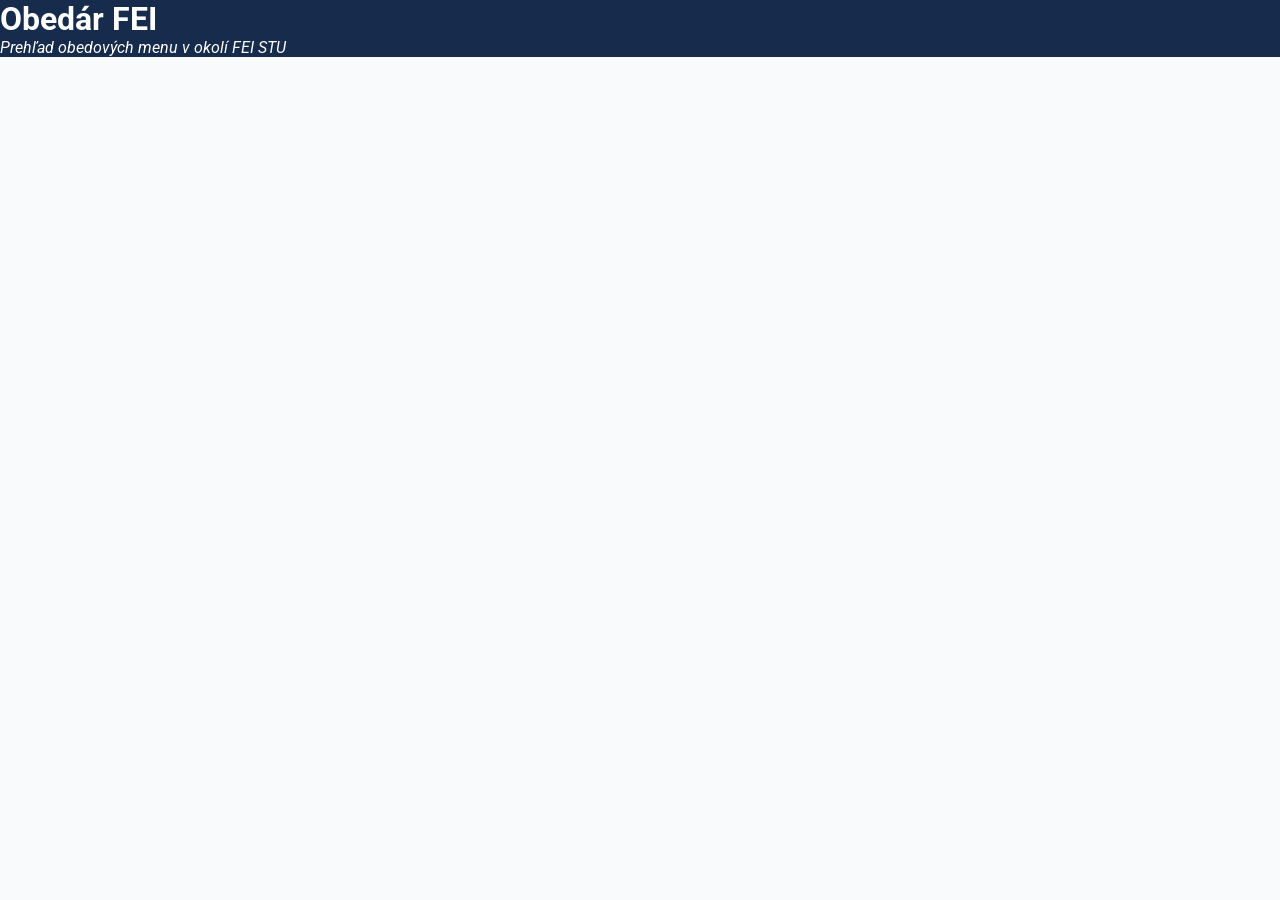
==== Z2_Pogran/index.html @ c72baadd "adding Z2 (in progress)" ====
<!DOCTYPE HTML>
<html lang="sk">

<head>
    <meta charset="UTF-8">
    <meta name="viewport" content="width=device-width, initial-scale=1.0">
    
    <title>Prehľad Obedov</title>

    <link rel="stylesheet" href="css/styles.css">
    <script src="js/script.js" defer></script>
</head>

<body>
    <header>
        <h1>Obedár FEI</h1>
        <p>Prehľad obedových menu v okolí FEI STU</p>
    </header>
</body>

</html>
---- Z2_Pogran/css/styles.css ----
/* VARIABLES */
:root {
    --color-primary: #172B4D;
    --color-background: #F8FAFC;
    --color-surface: #FFFFFF;

    --color-accent: #F59E0B;
    --color-accent-hover: #D97706;

    --color-text: #1E293B;
    --color-text-muted: #64748B;
    --color-border: #E2E8F0;

    --color-error: #DC2626;
    --color-success: #15803D;
}

/* FONTS */
@font-face {
    font-family: "Roboto";
    src: url(../fonts/Roboto-Regular.ttf);
    font-weight: 400;
}

@font-face {
    font-family: "Roboto";
    src: url(../fonts/Roboto-Bold.ttf);
    font-weight: 700;
}

@font-face {
    font-family: "Roboto-italic";
    src: url(../fonts/Roboto-Italic.ttf);
    font-weight: 400;
}

/* UNIVERSAL RESET */
* {
    margin: 0;
    box-sizing: border-box;
}

/* WHOLE PAGE */
body {
    font-family: "Roboto", Arial, Helvetica, sans-serif;
    font-weight: 400;

    background-color: var(--color-background);
    color: var(--color-text);
}

/* HEADER */
header {
    background-color: var(--color-primary);
    color: white;
}

header p {
    font-family: "Roboto-italic";
}
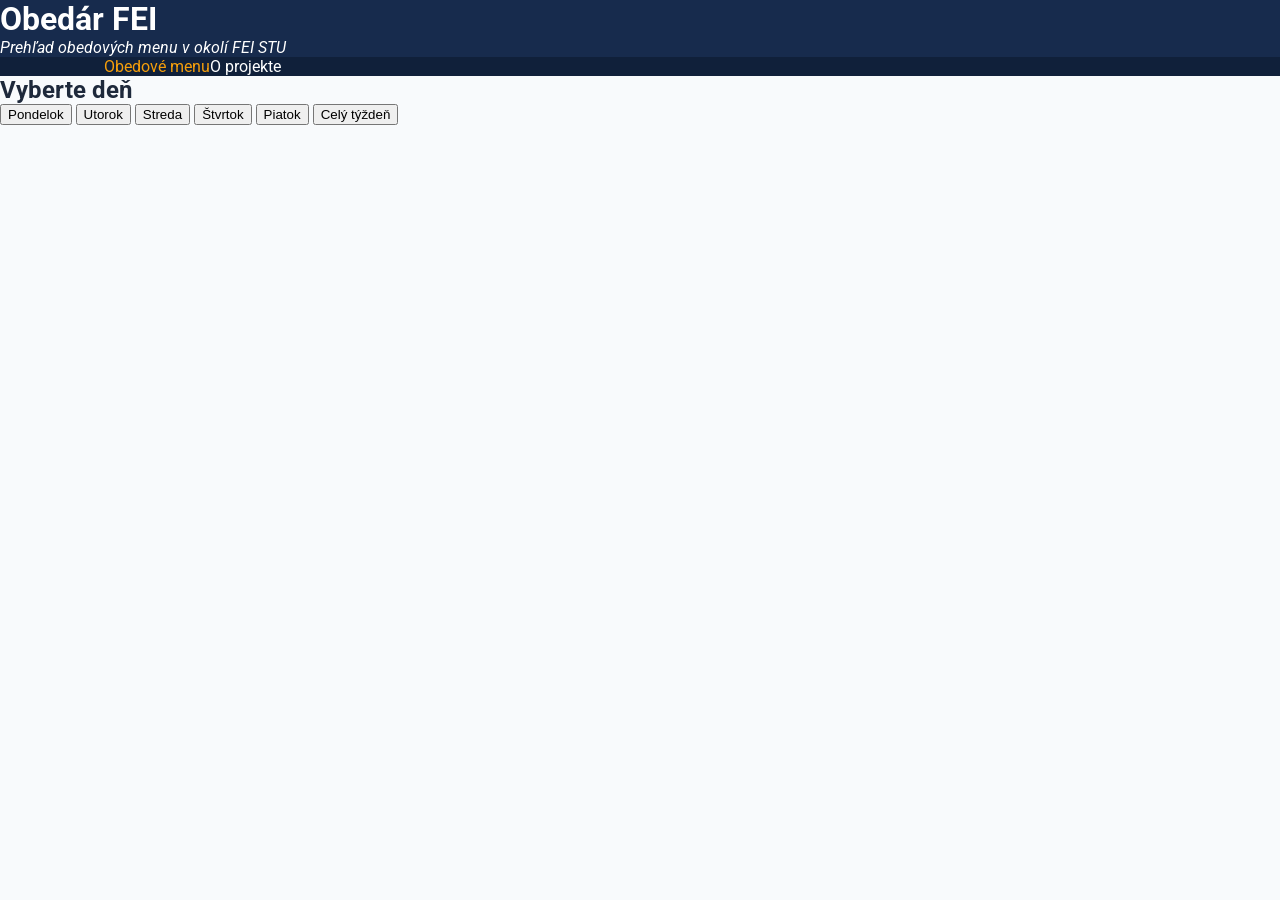
==== commit 2f171858: "minor changes" ====
--- a/Z2_Pogran/index.html
+++ b/Z2_Pogran/index.html
@@ -4,9 +4,10 @@
 <head>
     <meta charset="UTF-8">
     <meta name="viewport" content="width=device-width, initial-scale=1.0">
-    
+
     <title>Prehľad Obedov</title>
 
+    <link rel="icon" href="favicon.ico">
     <link rel="stylesheet" href="css/styles.css">
     <script src="js/script.js" defer></script>
 </head>
@@ -16,6 +17,28 @@
         <h1>Obedár FEI</h1>
         <p>Prehľad obedových menu v okolí FEI STU</p>
     </header>
+
+    <nav>
+        <ul>
+            <li><a href="index.html" class="active">Obedové menu</a></li>
+            <li><a href="pages/about.html">O projekte</a></li>
+        </ul>
+    </nav>
+
+    <main>
+        <section id="day-selection">
+            <h2>Vyberte deň</h2>
+
+            <div class="day-buttons">
+                <button type="button" data-day="1">Pondelok</button>
+                <button type="button" data-day="2">Utorok</button>
+                <button type="button" data-day="3">Streda</button>
+                <button type="button" data-day="4">Štvrtok</button>
+                <button type="button" data-day="5">Piatok</button>
+                <button type="button" data-day="all">Celý týždeň</button>
+            </div>
+        </section>
+    </main>
 </body>
 
 </html>
--- a/Z2_Pogran/css/styles.css
+++ b/Z2_Pogran/css/styles.css
@@ -56,5 +56,28 @@
 }
 
 header p {
-    font-family: "Roboto-italic";
+    font-family: "Roboto-italic", Arial, Helvetica, sans-serif;
+}
+
+/* NAVIGATION */
+nav {
+    background-color: #10203A;
+    padding: 0 5%;
+}
+
+nav ul {
+    display: flex;
+
+    list-style: none;
+}
+
+nav a {
+    display: block;
+    color: white;
+    text-decoration: none;
+}
+
+nav a:hover,
+nav a.active {
+    color: var(--color-accent);
 }
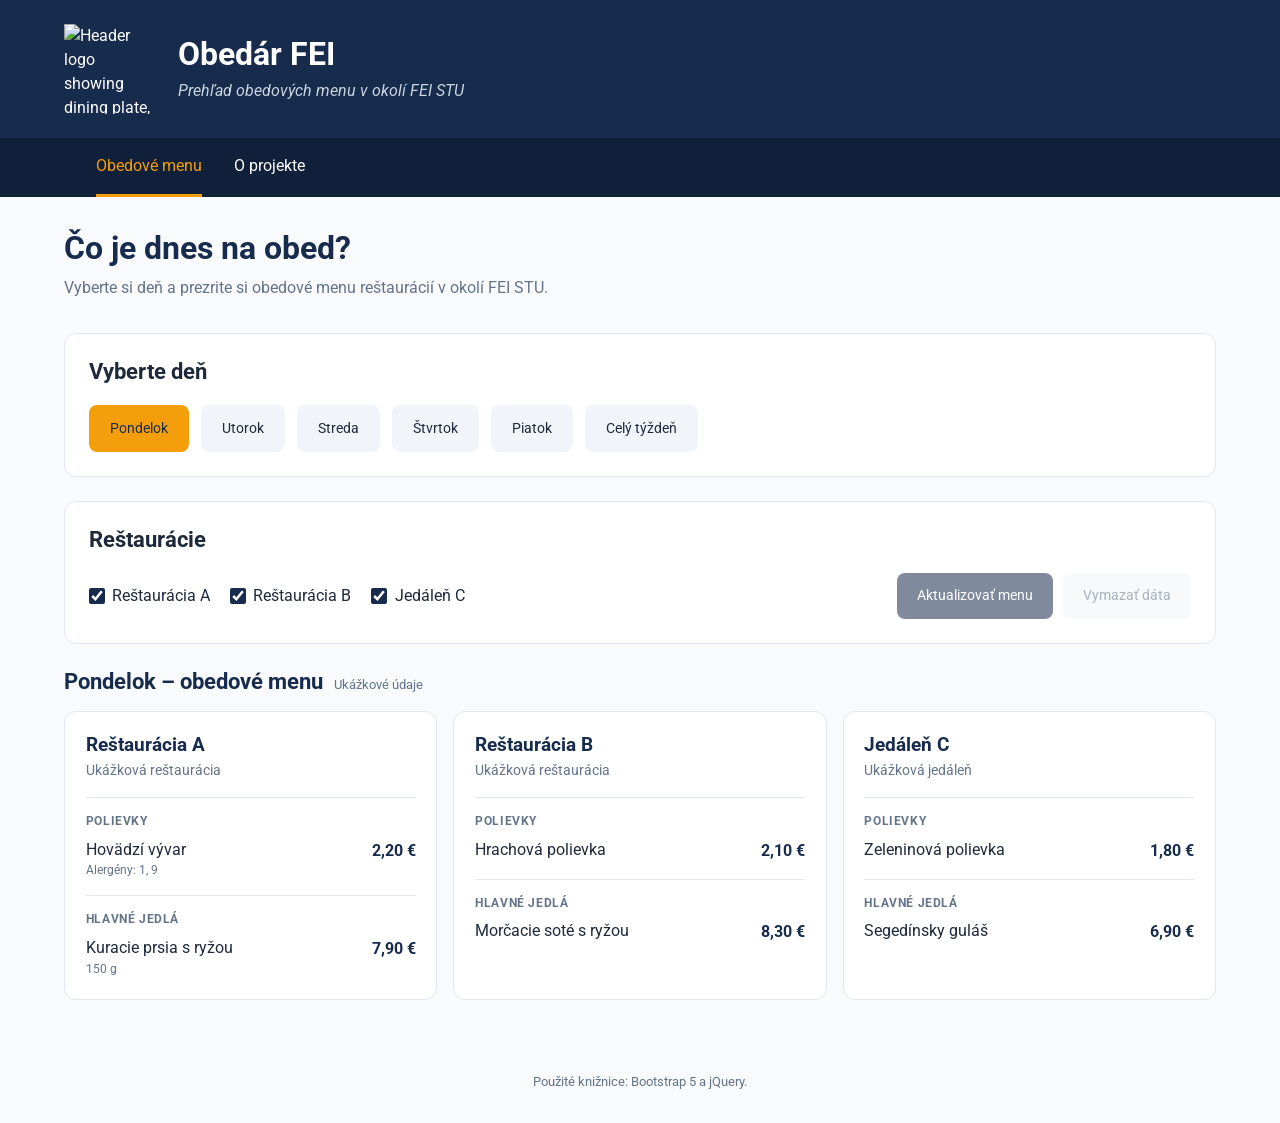
==== commit 5adfe8c1: "changes here and there :)" ====
--- a/Z2_Pogran/index.html
+++ b/Z2_Pogran/index.html
@@ -8,14 +8,24 @@
     <title>Prehľad Obedov</title>
 
     <link rel="icon" href="favicon.ico">
+
+    <link rel="stylesheet" 
+        href="https://cdn.jsdelivr.net/npm/bootstrap@5.3.8/dist/css/bootstrap.min.css">
     <link rel="stylesheet" href="css/styles.css">
+
+    <script src="https://code.jquery.com/jquery-3.7.1.min.js" defer></script>
     <script src="js/script.js" defer></script>
 </head>
 
 <body>
     <header>
-        <h1>Obedár FEI</h1>
-        <p>Prehľad obedových menu v okolí FEI STU</p>
+        <img src="../images/logo.svg" 
+            alt="Header logo showing dining plate, a fork and a knife"
+            width="90px" height="90px">
+        <div class="header-text">
+            <h1>Obedár FEI</h1>
+            <p>Prehľad obedových menu v okolí FEI STU</p>
+        </div>
     </header>
 
     <nav>
@@ -26,11 +36,19 @@
     </nav>
 
     <main>
+        <div class="page-intro">
+            <h2>Čo je dnes na obed?</h2>
+            <p>
+                Vyberte si deň a prezrite si obedové menu reštaurácií
+                v okolí FEI STU. 
+            </p>
+        </div>
+
         <section id="day-selection">
             <h2>Vyberte deň</h2>
 
             <div class="day-buttons">
-                <button type="button" data-day="1">Pondelok</button>
+                <button type="button" data-day="1" class="active">Pondelok</button>
                 <button type="button" data-day="2">Utorok</button>
                 <button type="button" data-day="3">Streda</button>
                 <button type="button" data-day="4">Štvrtok</button>
@@ -38,7 +56,30 @@
                 <button type="button" data-day="all">Celý týždeň</button>
             </div>
         </section>
+
+        <section class="filters">
+            <h2>Reštaurácie</h2>
+
+            <div id="restaurant-filters" class="restaurant-filters" aria-label="Filter reštaurácií"></div>
+
+            <div class="action-buttons">
+                <button type="button" id="refresh-menu" disabled title="Dostupné po pripojení reálnych zdrojov">Aktualizovať menu</button>
+                <button type="button" id="clear-cache" disabled title="Dostupné po pripojení ukladania dát">Vymazať dáta</button>
+            </div>
+        </section>
+
+        <section id="menus" class="menu-results" aria-live="polite">
+            <div class="menu-heading">
+                <h2 id="menu-title">Obedové menu</h2>
+                <span class="demo-label">Ukážkové údaje</span>
+            </div>
+            <div id="restaurant-container" class="row g-3"></div>
+        </section>
     </main>
+
+    <footer>
+        Použité knižnice: Bootstrap 5 a jQuery.
+    </footer>
 </body>
 
 </html>
--- a/Z2_Pogran/css/styles.css
+++ b/Z2_Pogran/css/styles.css
@@ -37,6 +37,7 @@
 /* UNIVERSAL RESET */
 * {
     margin: 0;
+    padding: 0;
     box-sizing: border-box;
 }
 
@@ -51,33 +52,289 @@
 
 /* HEADER */
 header {
+    display: flex;
+    gap: 1.5rem;
+    align-items: center;
+
     background-color: var(--color-primary);
     color: white;
+
+    padding: 1.5rem 5%;
+}
+
+.header-text {
+    display: flex;
+    flex-direction: column;
+    gap: 0.3rem;
+    transform: translateY(10px);
+}
+
+header h1 {
+    font-size: 2rem;
+    font-weight: 700;
+    
+    margin-bottom: 0.5rem;
 }
 
 header p {
-    font-family: "Roboto-italic", Arial, Helvetica, sans-serif;
+    font-family: "Roboto-italic", sans-serif;
+    color: #CBD5E1;
+}
+
+header img {
+    width: 90px;
+    height: 90px;
+
+    object-fit: contain;
+    flex-shrink: 0;
 }
 
 /* NAVIGATION */
 nav {
     background-color: #10203A;
     padding: 0 5%;
+
+    position: sticky;
+    top: 0;
+    z-index: 100;
 }
 
 nav ul {
     display: flex;
-
+    gap: 2rem;
     list-style: none;
 }
 
 nav a {
     display: block;
+    padding: 1rem 0;
+
     color: white;
     text-decoration: none;
+
+    border-bottom: 3px solid transparent;
+
+    transition: color 0.2s,
+                border-color 0.2s;
 }
 
 nav a:hover,
 nav a.active {
     color: var(--color-accent);
-}+    border-bottom-color: var(--color-accent);
+}
+
+/* MAIN */
+main {
+    width: min(90%, 1200px);
+    margin: 0 auto;
+    padding: 2rem 0;
+}
+
+main h2 {
+    font-size: 1.4rem;
+    font-weight: 700;
+
+    margin-bottom: 1.25rem;
+}
+
+main section {
+    background-color: var(--color-surface);
+
+    padding: 1.5rem;
+    margin-bottom: 1.5rem;
+
+    border: 1px solid var(--color-border);
+    border-radius: 12px;
+}
+
+/* PAGE INTRO */
+.page-intro {
+    margin-bottom: 2rem;
+}
+
+.page-intro h2 {
+    margin-bottom: 0.5rem;
+    color: var(--color-primary);
+
+    font-size: 2rem;
+}
+
+.page-intro p {
+    color: var(--color-text-muted);
+    line-height: 1.6;
+}
+
+/* DAY SELECTION */
+.day-buttons {
+    display: flex;
+    flex-wrap: wrap;
+    gap: 0.75rem;
+}
+
+.day-buttons button {
+    padding: 0.75rem 1.25rem;
+
+    background-color: #F1F5F9;
+    color: var(--color-text);
+
+    font-family: inherit;
+    font-weight: 400;
+    font-size: 0.9rem;
+
+    border: 1px solid transparent;
+    border-radius: 8px;
+
+    cursor: pointer;
+
+    transition: background-color 0.2s,
+                color 0.2s;
+}
+
+.day-buttons button:hover {
+    background-color: #E2E8F0;
+}
+
+.day-buttons button.active {
+    background-color: var(--color-accent);
+    color: var(--color-primary);
+
+    font-weight: 400;
+}
+
+/* ACTION BUTTONS */
+#clear-cache,
+#refresh-menu {
+    padding: 0.75rem 1.25rem;
+
+    border: none;
+    border-radius: 8px;
+
+    font-family: inherit;
+    font-size: 0.9rem;
+
+    cursor: pointer;
+}
+
+#refresh-menu {
+    background-color: var(--color-primary);
+    color: white;
+}
+
+#refresh-menu:hover {
+    background-color: #28446D;
+}
+
+#clear-cache {
+    background-color: #F1F5F9;
+    color: var(--color-text-muted);
+}
+
+#clear-cache:hover {
+    background-color: #E2E8F0;
+}
+
+/* BOOTSTRAP + DYNAMIC RESTAURANT RESULTS */
+/* Prevent Bootstrap's default paragraph and nav-list margins from changing the existing layout. */
+header h1, header p, nav ul {
+    margin-bottom: 0;
+}
+
+.header-text {
+    transform: none;
+}
+
+.filters {
+    display: flex;
+    flex-wrap: wrap;
+    align-items: center;
+    column-gap: 1.5rem;
+}
+
+.filters h2 {
+    width: 100%;
+}
+
+.restaurant-filters {
+    display: flex;
+    flex-wrap: wrap;
+    gap: .65rem 1.25rem;
+    flex: 1 1 300px;
+}
+
+.restaurant-choice {
+    display: flex;
+    align-items: center;
+    gap: .45rem; cursor:
+    pointer;
+}
+
+.restaurant-choice input {
+    accent-color: var(--color-primary);
+    width: 1rem;
+    height: 1rem;
+}
+
+.action-buttons {
+    display: flex;
+    flex-wrap: wrap;
+    gap: .6rem;
+    margin-left: auto;
+}
+
+.action-buttons button:disabled {
+    opacity: .55;
+    cursor: not-allowed;
+}
+
+/* Unlike the controls, restaurant results don't have another white outer card. */
+main section.menu-results {
+    padding: 0;
+    margin-top: 1.5rem;
+    background: transparent;
+    border: 0;
+    border-radius: 0;
+}
+.menu-heading { display: flex; align-items: baseline; flex-wrap: wrap; gap: .7rem; margin-bottom: 1rem; }
+.menu-heading h2 { margin-bottom: 0; color: var(--color-primary); }
+.demo-label { font-size: .8rem; color: var(--color-text-muted); }
+
+.restaurant-card {
+    height: 100%;
+    background: var(--color-surface);
+    padding: 1.3rem;
+    border: 1px solid var(--color-border);
+    border-radius: 12px;
+}
+.restaurant-card h3 { font-size: 1.2rem; color: var(--color-primary); font-weight: 700; margin-bottom: .3rem; }
+.restaurant-location { color: var(--color-text-muted); font-size: .85rem; margin-bottom: 1rem; }
+.meal-group { border-top: 1px solid var(--color-border); padding-top: 1rem; margin-top: 1rem; }
+.meal-group h4 { color: var(--color-text-muted); font-size: .75rem; font-weight: 700; letter-spacing: .05em; margin-bottom: .65rem; text-transform: uppercase; }
+.meal-item { display: flex; justify-content: space-between; align-items: flex-start; gap: .75rem; margin-top: .65rem; }
+.meal-item p { margin: 0; }
+.meal-name { line-height: 1.4; }
+.meal-details { font-size: .77rem; color: var(--color-text-muted); margin-top: .2rem; }
+.meal-price { font-weight: 700; white-space: nowrap; color: var(--color-primary); }
+.day-label { font-size: .9rem; font-weight: 700; margin-top: 1rem; color: var(--color-primary); }
+.no-menu { color: var(--color-text-muted); }
+.site-footer { text-align: center; color: var(--color-text-muted); font-size: .8rem; padding: 1rem 5% 2rem; }
+
+/* FOOTER */
+footer {
+    text-align: center;
+    color: var(--color-text-muted);
+    font-size: .8rem;
+    padding: 1rem 5% 2rem;
+}
+
+
+@media (max-width: 600px) {
+    header { gap: 1rem; padding: 1.25rem 5%; }
+    header img { width: 60px; height: 60px; }
+    header h1 { font-size: 1.5rem; }
+    header p { font-size: .85rem; }
+    main { width: 94%; }
+    main section { padding: 1rem; }
+    nav ul { gap: 1.5rem; }
+    .action-buttons { margin-left: 0; }
+}
